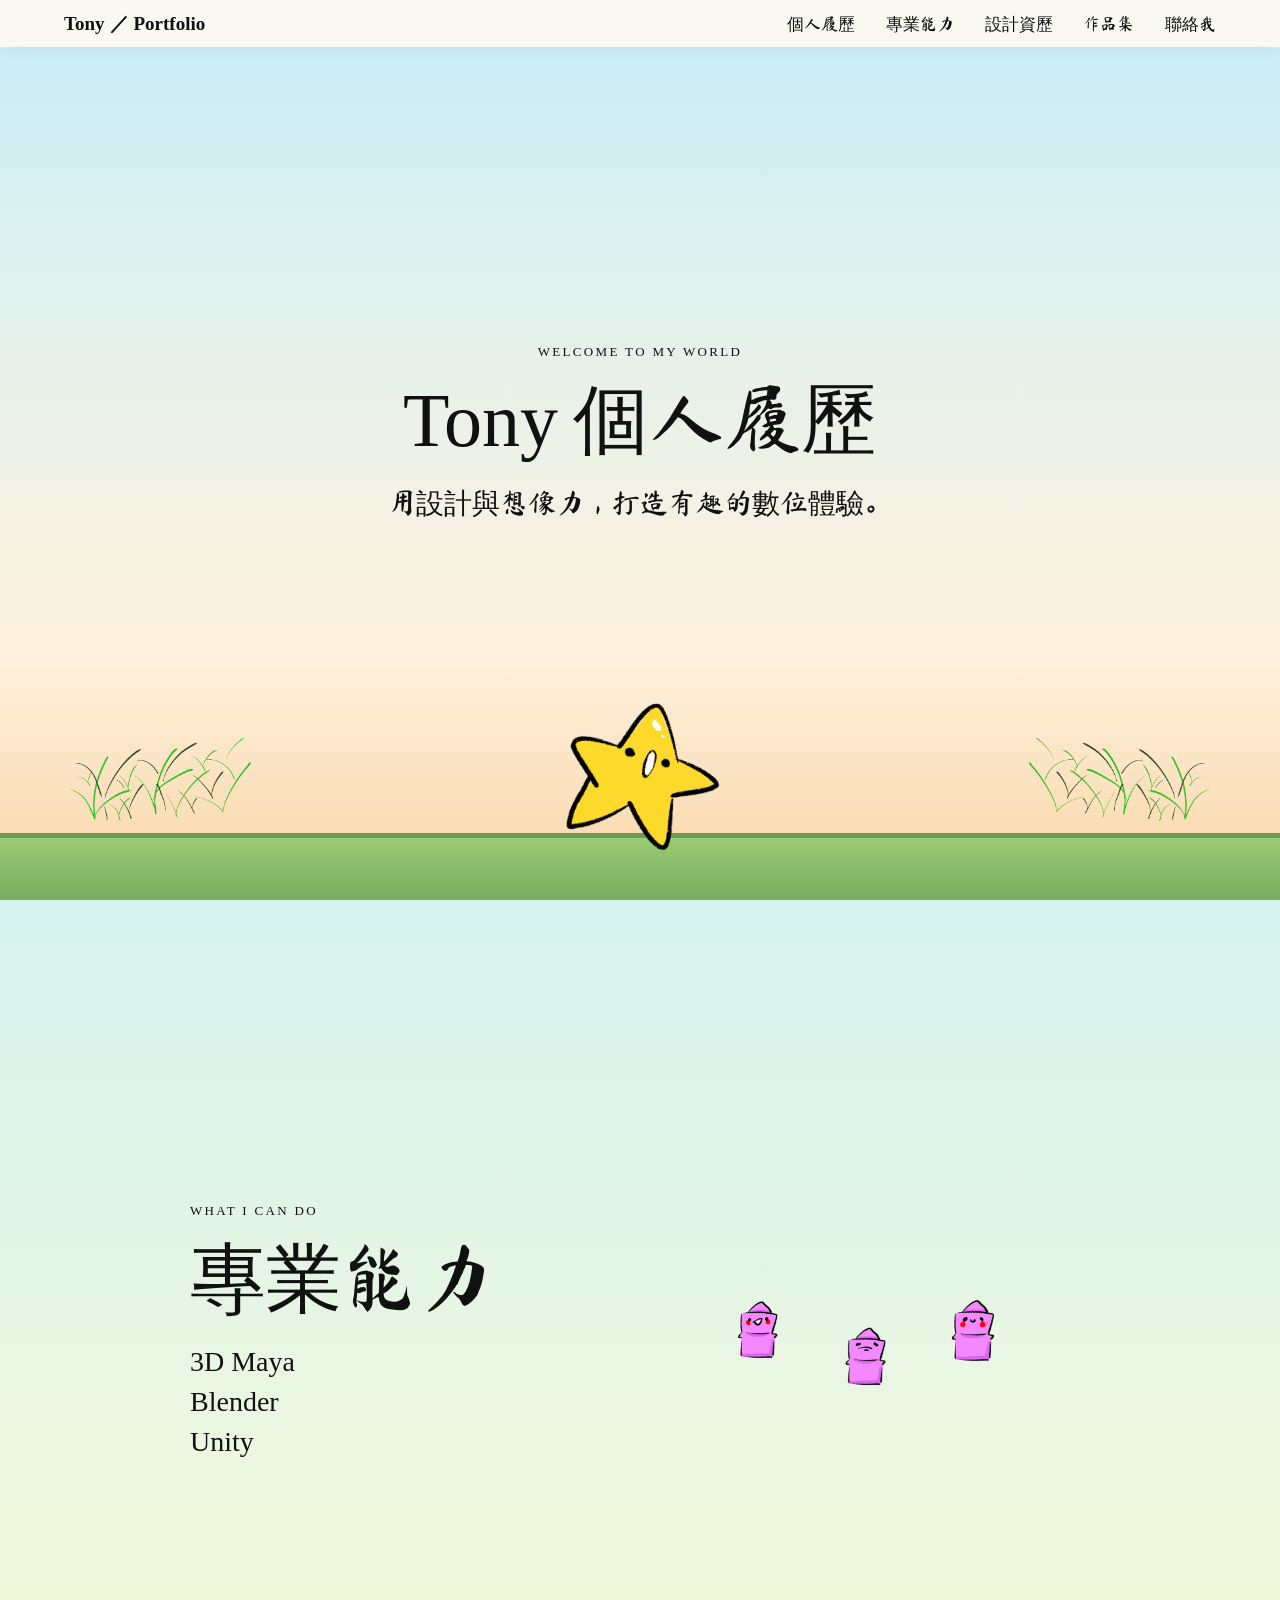
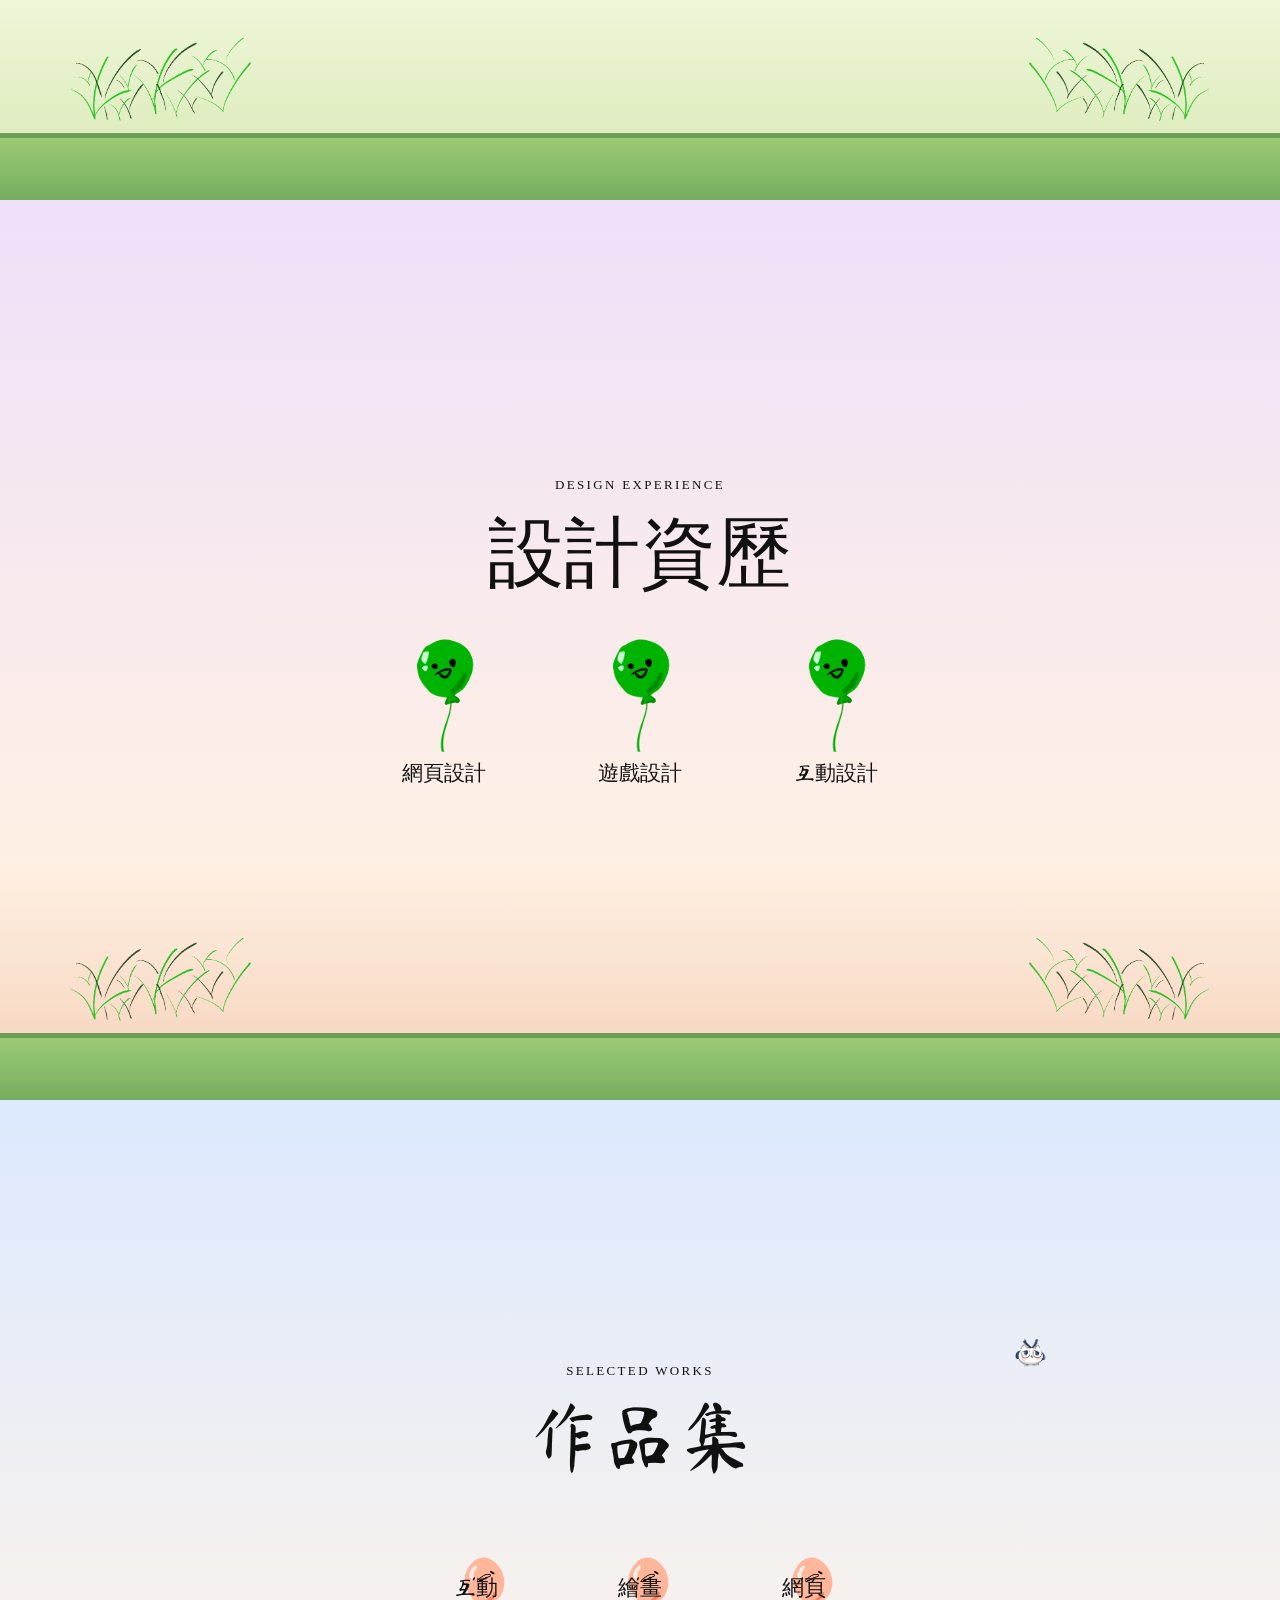
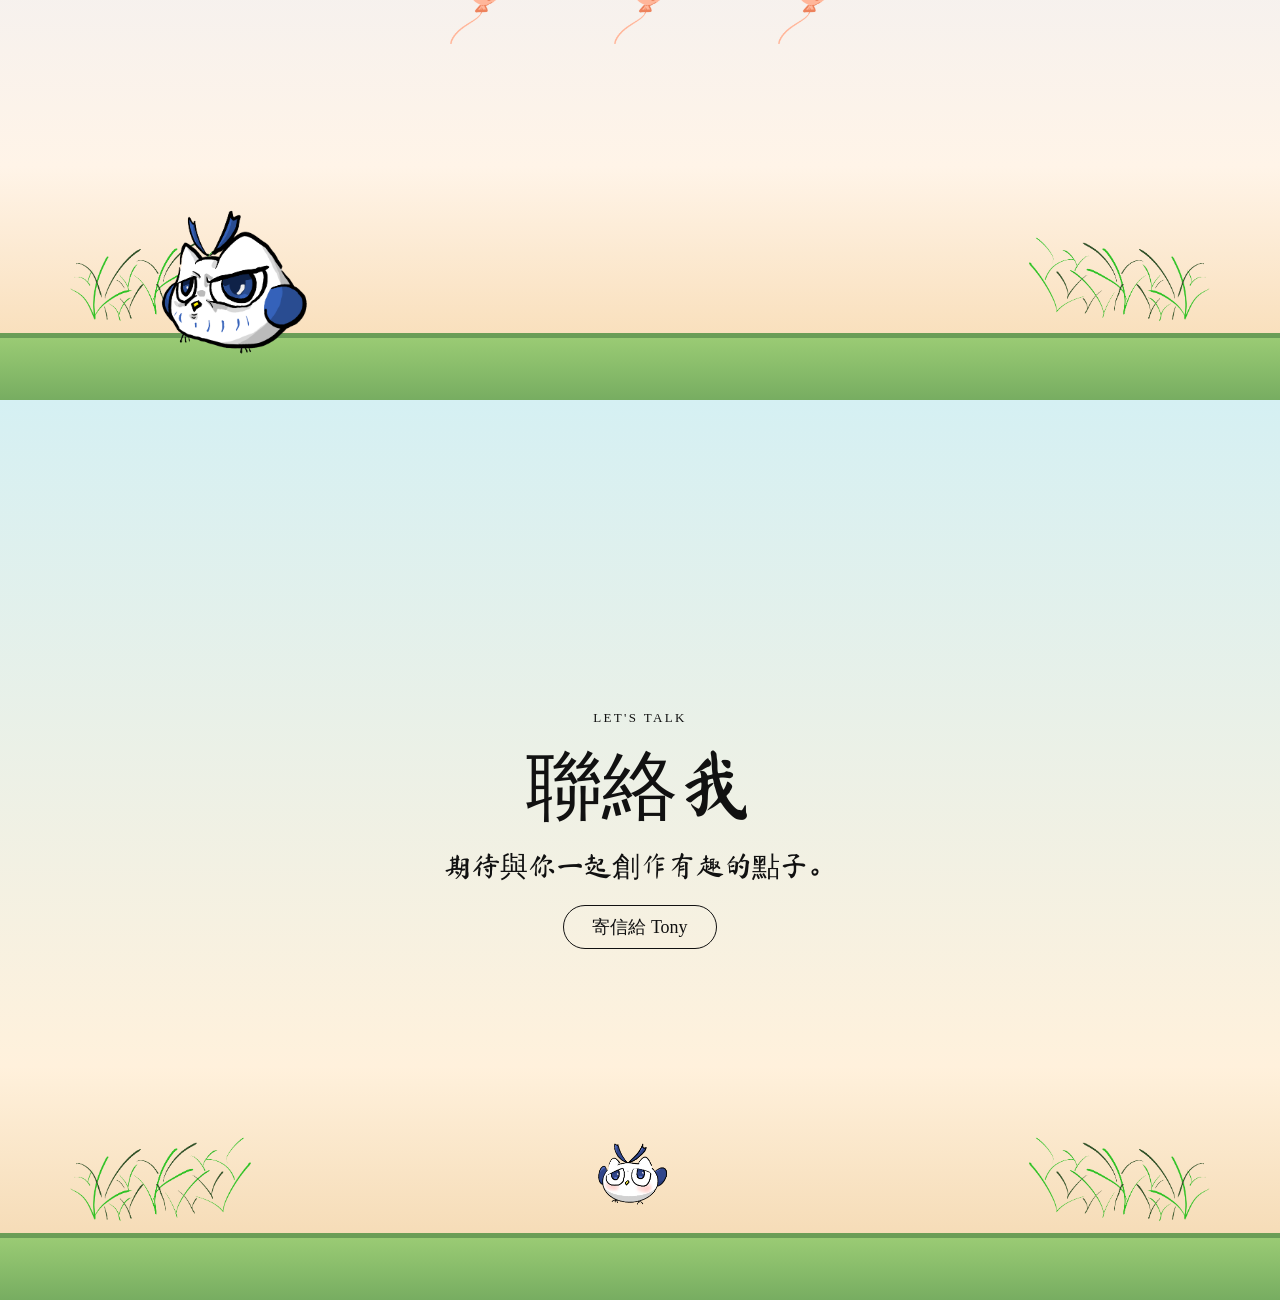
==== index copy.htm @ d0b61695 "Add files via upload" ====
﻿<!doctype html>
<html lang="zh-Hant">
<head>
	<meta charset="utf-8">
	<meta name="viewport" content="width=device-width, initial-scale=1">
	<title>BAMBOOO 帝國履歷</title>
	<link rel="preconnect" href="https://fonts.googleapis.com">
	<link rel="preconnect" href="https://fonts.gstatic.com" crossorigin>
	<link href="https://fonts.googleapis.com/css2?family=Ma+Shan+Zheng&display=swap" rel="stylesheet">
	<link href="reset.css" rel="stylesheet">
	<link href="style.css" rel="stylesheet">
</head>
<body>
	<header class="site-header">
		<a class="brand" href="#resume">Tony<span>／</span>Portfolio</a>
		<nav aria-label="主要導覽">
			<a href="#resume">個人履歷</a>
			<a href="#skills">專業能力</a>
			<a href="#experience">設計資歷</a>
			<a href="#portfolio">作品集</a>
			<a href="#contact">聯絡我</a>
		</nav>
	</header>

	<main>
		<section class="scene scene-resume" id="resume" aria-labelledby="resume-title">
			<img class="cave cave-left" src="image/Cave.png" alt="">
			<img class="cave cave-right" src="image/Cave.png" alt="">
			<div class="section-content">
				<p class="eyebrow">WELCOME TO MY WORLD</p>
				<h1 id="resume-title"><span class="roman">Tony</span> 個人履歷</h1>
				<p class="lead">用設計與想像力，打造有趣的數位體驗。</p>
			</div>
			<img class="pig scene-bottom" src="image/Pig1.png" alt="">
			<div class="ground" aria-hidden="true"></div>
		</section>

		<section class="scene scene-skills" id="skills" aria-labelledby="skills-title">
			<img class="cave cave-left" src="image/Cave.png" alt="">
			<img class="cave cave-right" src="image/Cave.png" alt="">
			<div class="section-content skills-layout">
				<div>
					<p class="eyebrow">WHAT I CAN DO</p>
					<h2 id="skills-title">專業能力</h2>
					<ul class="skill-list">
						<li>3D Maya</li>
						<li>Blender</li>
						<li>Unity</li>
					</ul>
				</div>
				<div class="bats" aria-hidden="true">
					<img src="image/Bat1.png" alt="">
					<img src="image/Bat2.png" alt="">
					<img src="image/Bat3.png" alt="">
				</div>
			</div>
			<div class="ground" aria-hidden="true"></div>
		</section>

		<section class="scene scene-experience" id="experience" aria-labelledby="experience-title">
			<img class="cave cave-left" src="image/Cave.png" alt="">
			<img class="cave cave-right" src="image/Cave.png" alt="">
			<div class="section-content">
				<p class="eyebrow">DESIGN EXPERIENCE</p>
				<h2 id="experience-title">設計資歷</h2>
				<div class="experience-links">
					<a class="fly-pig" href="https://neo-0402.github.io/cat/">
						<img src="image/FlyPig.png" alt="">
						<span>網頁設計</span>
					</a>
					<div class="fly-pig">
						<img src="image/FlyPig.png" alt="">
						<span>遊戲設計</span>
					</div>
					<div class="fly-pig">
						<img src="image/FlyPig.png" alt="">
						<span>互動設計</span>
					</div>
				</div>
			</div>
			<div class="ground" aria-hidden="true"></div>
		</section>

		<section class="scene scene-portfolio" id="portfolio" aria-labelledby="portfolio-title">
			<img class="cave cave-left" src="image/Cave.png" alt="">
			<img class="cave cave-right" src="image/Cave.png" alt="">
			<div class="section-content">
				<p class="eyebrow">SELECTED WORKS</p>
				<h2 id="portfolio-title">作品集</h2>
				<div class="portfolio-items">
					<a class="balloon" href="#portfolio"><img src="image/Balloon.png" alt=""><span>互動</span></a>
					<a class="balloon" href="#portfolio"><img src="image/Balloon.png" alt=""><span>繪畫</span></a>
					<a class="balloon" href="#portfolio"><img src="image/Balloon.png" alt=""><span>網頁</span></a>
				</div>
			</div>
			<img class="dinosaur scene-bottom" src="image/Dinosaur.png" alt="恐龍">
			<img class="bird" src="image/Bird1.png" alt="">
			<div class="ground" aria-hidden="true"></div>
		</section>

		<section class="scene scene-contact" id="contact" aria-labelledby="contact-title">
			<img class="cave cave-left" src="image/Cave.png" alt="">
			<img class="cave cave-right" src="image/Cave.png" alt="">
			<div class="section-content">
				<p class="eyebrow">LET'S TALK</p>
				<h2 id="contact-title">聯絡我</h2>
				<p class="lead">期待與你一起創作有趣的點子。</p>
				<a class="contact-link" href="mailto:tonykao@stust.edu.tw?subject=請輸入標題&amp;body=請輸入內容">寄信給 Tony</a>
			</div>
			<img class="giraffe scene-bottom" src="image/Giraffe.png" alt="長頸鹿">
			<div class="ground" aria-hidden="true"></div>
		</section>
	</main>
</body>
</html>
---- style.css ----
:root {
	--ink: #111;
	--paper: #fffaf0;
}

html {
	scroll-behavior: smooth;
	scroll-snap-type: y proximity;
}

body {
	margin: 0;
	color: var(--ink);
	background: var(--paper);
	font-family: "Ma Shan Zheng", "KaiTi", "STKaiti", serif;
}

a {
	color: inherit;
}

.site-header {
	position: fixed;
	inset: 0 0 auto;
	z-index: 10;
	display: flex;
	align-items: center;
	justify-content: space-between;
	gap: 24px;
	padding: 14px clamp(20px, 5vw, 72px);
	background: rgba(255, 250, 240, 0.9);
	box-shadow: 0 2px 14px rgba(37, 48, 65, 0.08);
	backdrop-filter: blur(10px);
}

.site-header a,
.eyebrow,
.brand,
.skill-list,
.contact-link {
	font-family: Georgia, "Times New Roman", serif;
}

.roman {
	font-family: Georgia, "Times New Roman", serif;
}

.brand {
	font-size: 19px;
	font-weight: bold;
	text-decoration: none;
	white-space: nowrap;
}

.brand span {
	padding: 0 5px;
}

.site-header nav {
	display: flex;
	flex-wrap: wrap;
	justify-content: flex-end;
	gap: clamp(12px, 2.4vw, 34px);
}

.site-header nav a {
	font-family: "Ma Shan Zheng", "KaiTi", "STKaiti", serif;
	font-size: 17px;
	text-decoration: none;
	white-space: nowrap;
}

.site-header nav a:hover,
.contact-link:hover {
	text-decoration: underline;
	text-underline-offset: 5px;
}

.scene {
	position: relative;
	display: grid;
	min-height: 100vh;
	min-height: 100svh;
	box-sizing: border-box;
	place-items: center;
	overflow: hidden;
	padding: 110px 24px 150px;
	scroll-snap-align: start;
	isolation: isolate;
}

.scene-resume {
	background: linear-gradient(180deg, #c8eff9 0%, #fff2df 72%, #f8d5a5 100%);
}

.scene-skills {
	background: linear-gradient(180deg, #d6f1ee 0%, #f1f8dd 75%, #d7e8b3 100%);
}

.scene-experience {
	background: linear-gradient(180deg, #eee1fa 0%, #fff0e4 74%, #f4d0b6 100%);
}

.scene-portfolio {
	background: linear-gradient(180deg, #dce9ff 0%, #fff4e8 74%, #f7d8ac 100%);
}

.scene-contact {
	background: linear-gradient(180deg, #d5f0f3 0%, #fff1dc 74%, #f2d4a9 100%);
}

.section-content {
	position: relative;
	z-index: 2;
	width: min(100%, 900px);
	text-align: center;
}

.section-content h1,
.section-content h2,
.lead {
	margin: 0;
	font-weight: normal;
}

.section-content h1,
.section-content h2 {
	font-size: clamp(42px, 7vw, 76px);
	line-height: 1.25;
}

.eyebrow {
	margin: 0 0 12px;
	font-size: 13px;
	letter-spacing: 0.18em;
}

.lead {
	margin-top: 20px;
	font-size: clamp(20px, 3vw, 28px);
}

.cave {
	position: absolute;
	z-index: 0;
	bottom: 42px;
	width: clamp(100px, 16vw, 220px);
	height: clamp(100px, 16vw, 220px);
	object-fit: contain;
	opacity: 0.82;
	pointer-events: none;
}

.cave-left {
	left: clamp(10px, 4vw, 64px);
}

.cave-right {
	right: clamp(10px, 4vw, 64px);
	transform: scaleX(-1);
}

.ground {
	position: absolute;
	z-index: 1;
	right: 0;
	bottom: 0;
	left: 0;
	height: 62px;
	background: linear-gradient(180deg, #9acb74 0%, #77ad61 100%);
	border-top: 5px solid rgba(51, 91, 48, 0.2);
}

.scene-bottom {
	position: absolute;
	z-index: 2;
	bottom: 28px;
	object-fit: contain;
	pointer-events: none;
}

.pig {
	left: 50%;
	width: 236px;
	height: 193px;
	transform: translateX(-50%);
}

.skills-layout {
	display: grid;
	grid-template-columns: 1fr 1fr;
	align-items: center;
	text-align: left;
}

.skill-list {
	display: flex;
	flex-direction: column;
	gap: 12px;
	margin: 24px 0 0;
	padding: 0;
	list-style: none;
	font-size: clamp(20px, 2.6vw, 28px);
}

.bats {
	display: flex;
	align-items: center;
	justify-content: center;
	gap: 12px;
}

.bats img {
	width: 94px;
	height: 95px;
	object-fit: contain;
}

.bats img:nth-child(2) {
	margin-top: 54px;
}

.experience-links {
	display: flex;
	align-items: flex-end;
	justify-content: center;
	gap: clamp(20px, 6vw, 76px);
	margin-top: 36px;
}

.fly-pig {
	display: flex;
	width: 120px;
	flex-direction: column;
	align-items: center;
	gap: 8px;
	font-size: 21px;
	text-decoration: none;
}

.fly-pig img {
	display: block;
	width: 120px;
	height: 120px;
	object-fit: contain;
}

.portfolio-items {
	display: flex;
	align-items: flex-start;
	justify-content: center;
	gap: clamp(20px, 6vw, 72px);
	margin-top: 22px;
}

.balloon {
	position: relative;
	display: grid;
	width: 92px;
	height: 190px;
	place-items: center;
	text-decoration: none;
}

.balloon img {
	position: absolute;
	inset: 0;
	width: 100%;
	height: 100%;
	object-fit: contain;
}

.balloon span {
	position: relative;
	z-index: 1;
	margin-top: -28px;
	font-size: 22px;
}

.dinosaur {
	left: clamp(8px, 8vw, 120px);
	width: 217px;
	height: 183px;
}

.bird {
	position: absolute;
	z-index: 2;
	top: 25%;
	right: 16%;
	width: 70px;
	height: 58px;
	object-fit: contain;
}

.contact-link {
	display: inline-block;
	margin-top: 26px;
	padding: 12px 28px;
	border: 1px solid var(--ink);
	border-radius: 999px;
	font-size: 18px;
	text-decoration: none;
}

.giraffe {
	right: 50%;
	width: 157px;
	height: 190px;
	transform: translateX(50%);
}

@media (max-width: 640px) {
	.site-header {
		align-items: flex-start;
		flex-direction: column;
		gap: 8px;
		padding: 10px 16px;
	}

	.site-header nav {
		width: 100%;
		justify-content: space-between;
		gap: 8px;
	}

	.site-header nav a {
		font-size: 15px;
	}

	.scene {
		padding: 135px 20px 145px;
	}

	.cave {
		bottom: 34px;
		width: 92px;
		height: 92px;
	}

	.skills-layout {
		grid-template-columns: 1fr;
		gap: 18px;
		text-align: left;
	}

	.skill-list {
		flex-direction: column;
		align-items: flex-start;
		gap: 8px;
		font-size: 18px;
	}

	.skills-layout > div {
		justify-self: center;
	}

	.bats img {
		width: 68px;
		height: 70px;
	}

	.experience-links,
	.portfolio-items {
		gap: 8px;
	}

	.fly-pig,
	.fly-pig img {
		width: 92px;
	}

	.fly-pig img {
		height: 92px;
	}

	.balloon {
		width: 70px;
		height: 150px;
	}

	.balloon span {
		font-size: 18px;
	}

	.dinosaur {
		width: 145px;
		height: 123px;
	}

	.bird {
		top: 21%;
		right: 12%;
		width: 58px;
		height: 48px;
	}
}
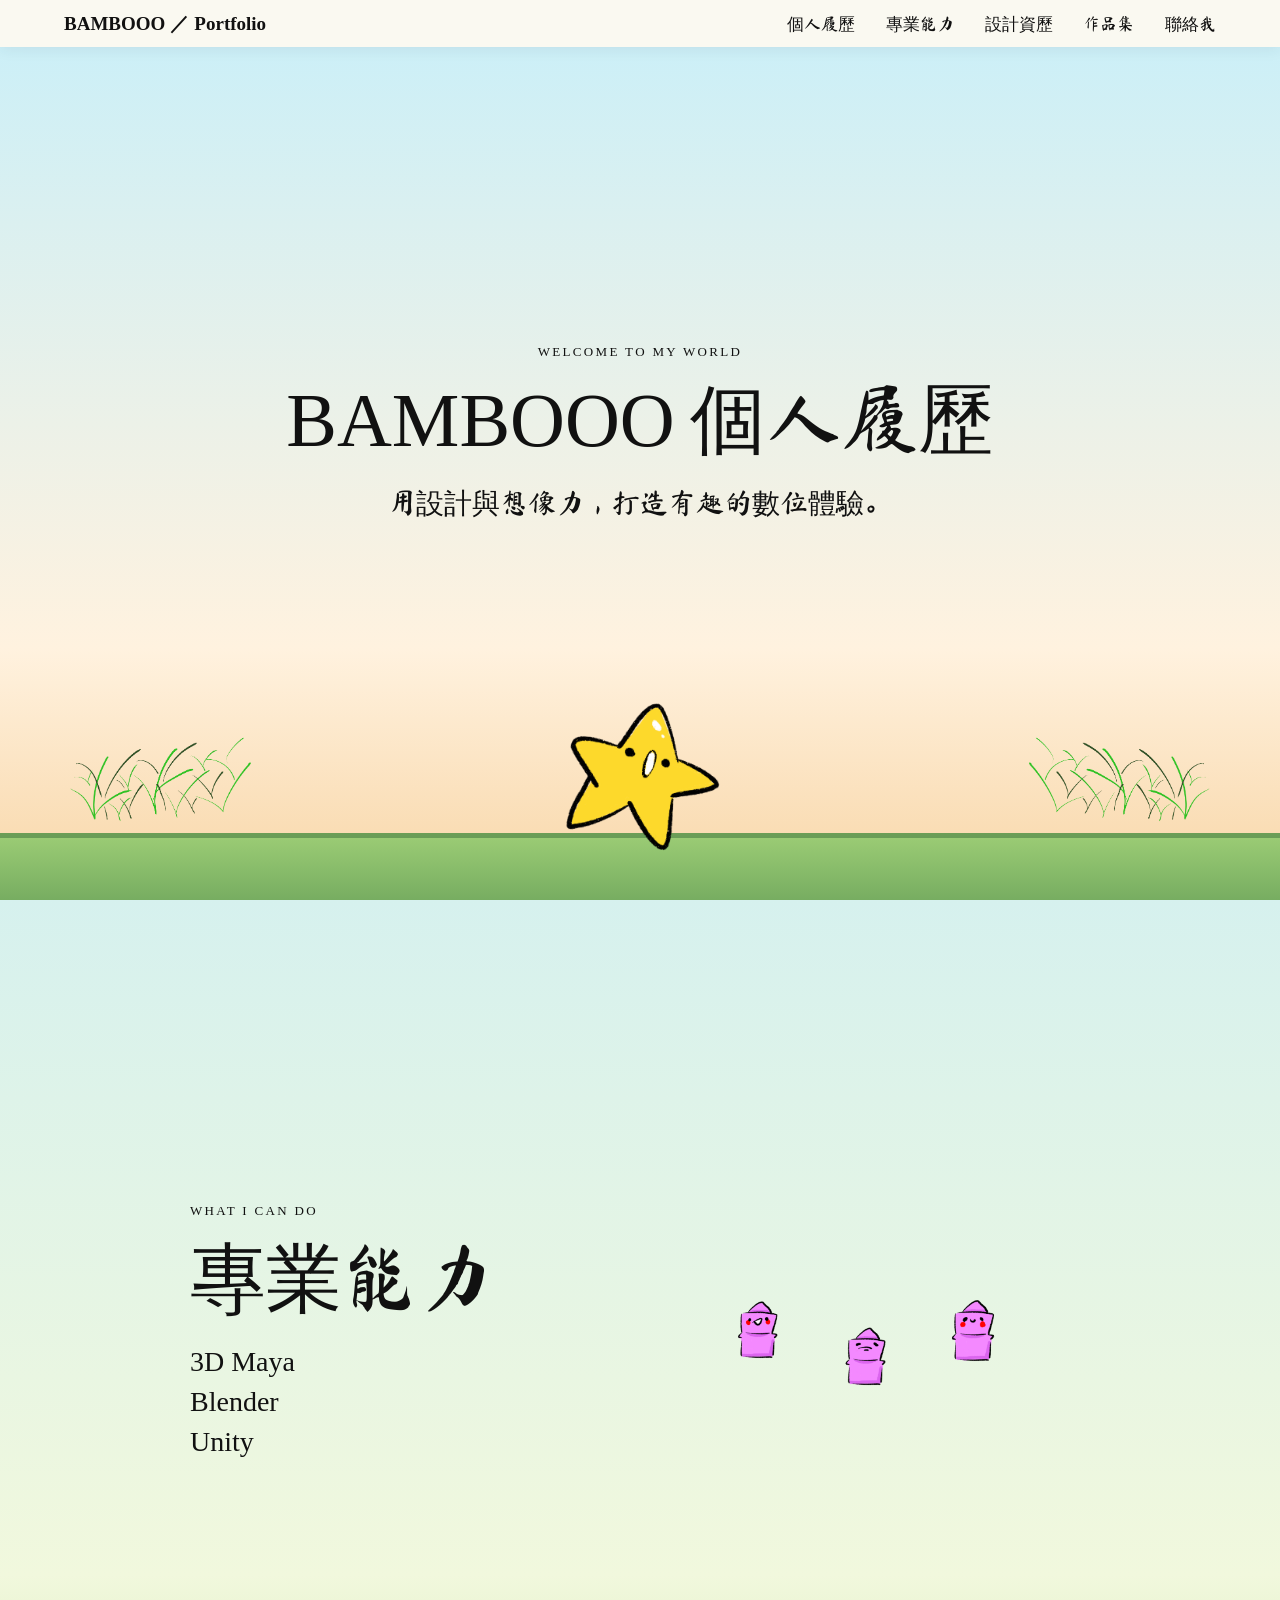
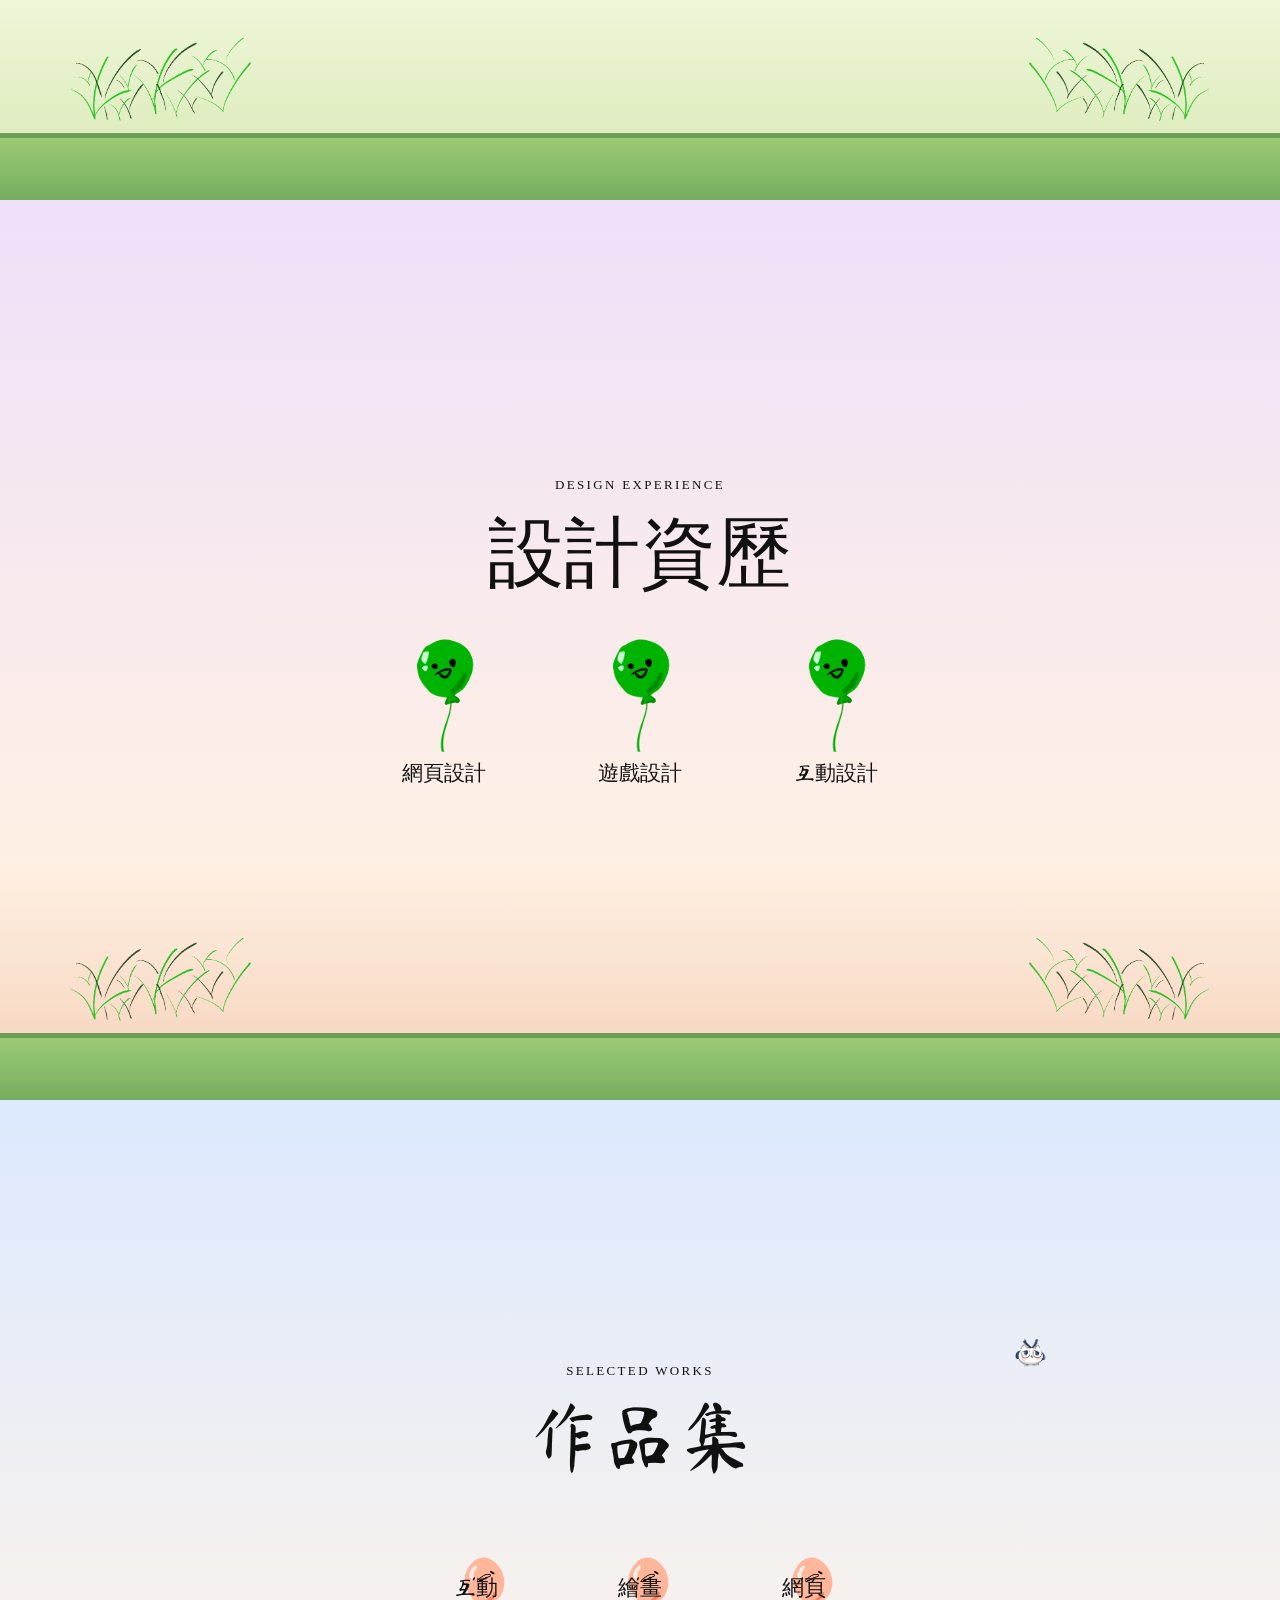
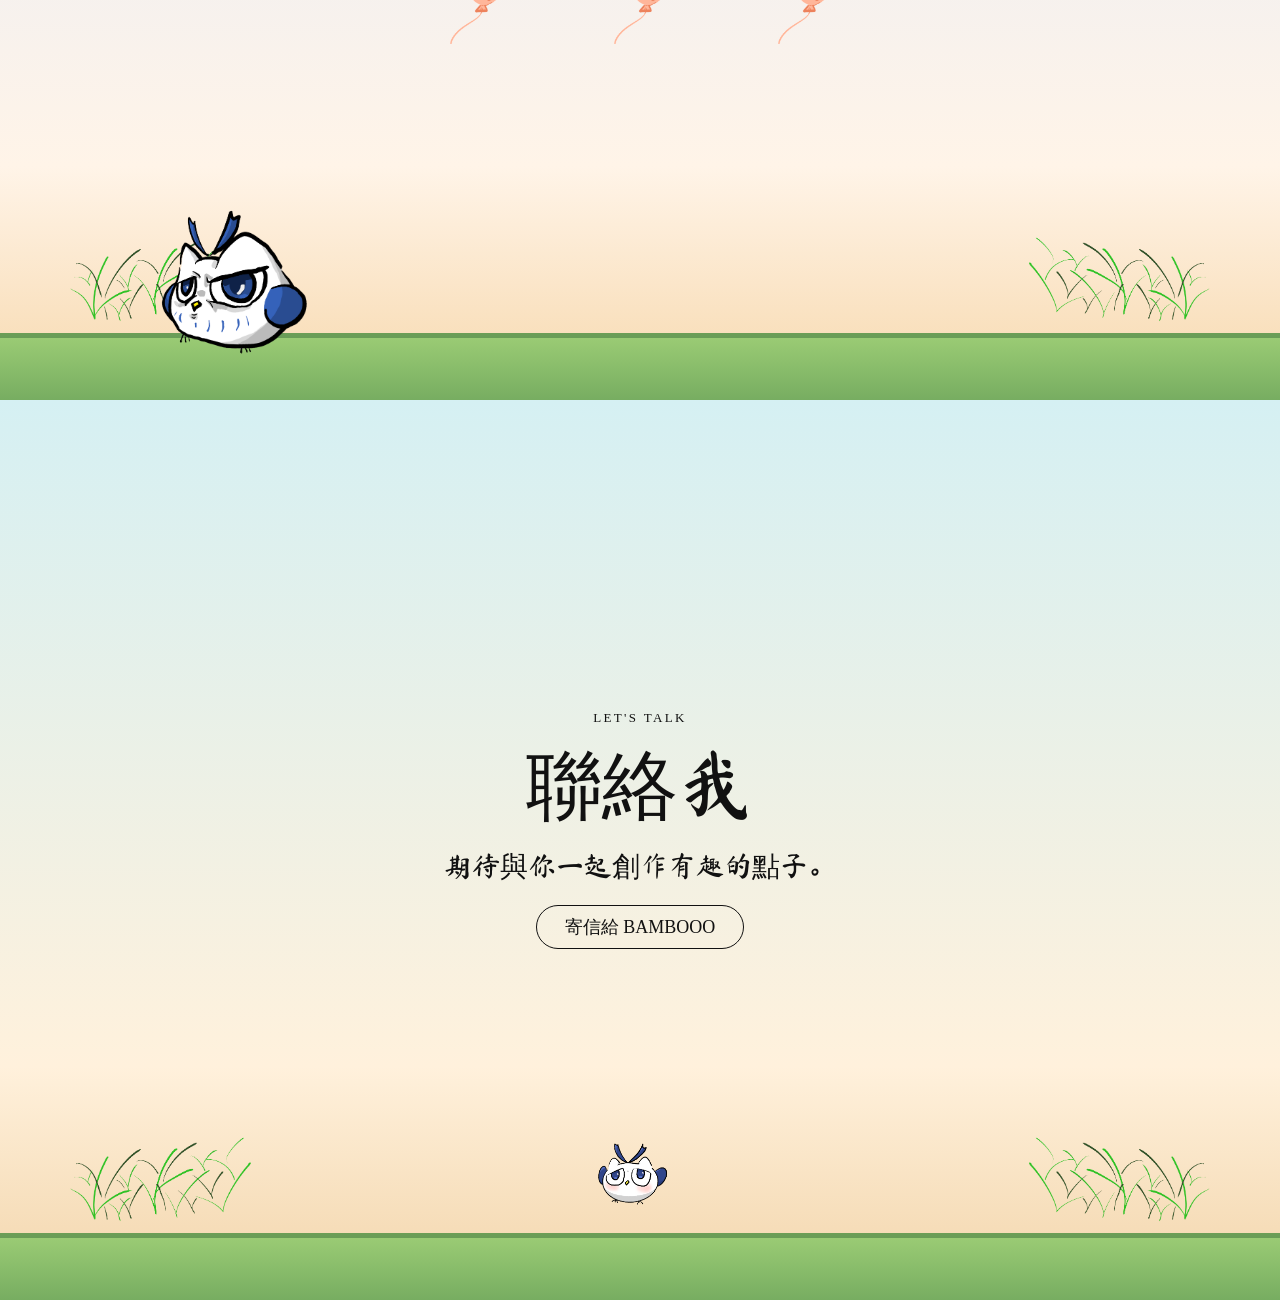
==== commit dd4a6392: "Add files via upload" ====
--- a/index copy.htm
+++ b/index copy.htm
@@ -12,7 +12,7 @@
 </head>
 <body>
 	<header class="site-header">
-		<a class="brand" href="#resume">Tony<span>／</span>Portfolio</a>
+		<a class="brand" href="#resume">BAMBOOO<span>／</span>Portfolio</a>
 		<nav aria-label="主要導覽">
 			<a href="#resume">個人履歷</a>
 			<a href="#skills">專業能力</a>
@@ -28,7 +28,7 @@
 			<img class="cave cave-right" src="image/Cave.png" alt="">
 			<div class="section-content">
 				<p class="eyebrow">WELCOME TO MY WORLD</p>
-				<h1 id="resume-title"><span class="roman">Tony</span> 個人履歷</h1>
+				<h1 id="resume-title"><span class="roman">BAMBOOO</span> 個人履歷</h1>
 				<p class="lead">用設計與想像力，打造有趣的數位體驗。</p>
 			</div>
 			<img class="pig scene-bottom" src="image/Pig1.png" alt="">
@@ -105,7 +105,7 @@
 				<p class="eyebrow">LET'S TALK</p>
 				<h2 id="contact-title">聯絡我</h2>
 				<p class="lead">期待與你一起創作有趣的點子。</p>
-				<a class="contact-link" href="mailto:tonykao@stust.edu.tw?subject=請輸入標題&amp;body=請輸入內容">寄信給 Tony</a>
+				<a class="contact-link" href="mailto:tonykao@stust.edu.tw?subject=請輸入標題&amp;body=請輸入內容">寄信給 BAMBOOO</a>
 			</div>
 			<img class="giraffe scene-bottom" src="image/Giraffe.png" alt="長頸鹿">
 			<div class="ground" aria-hidden="true"></div>
